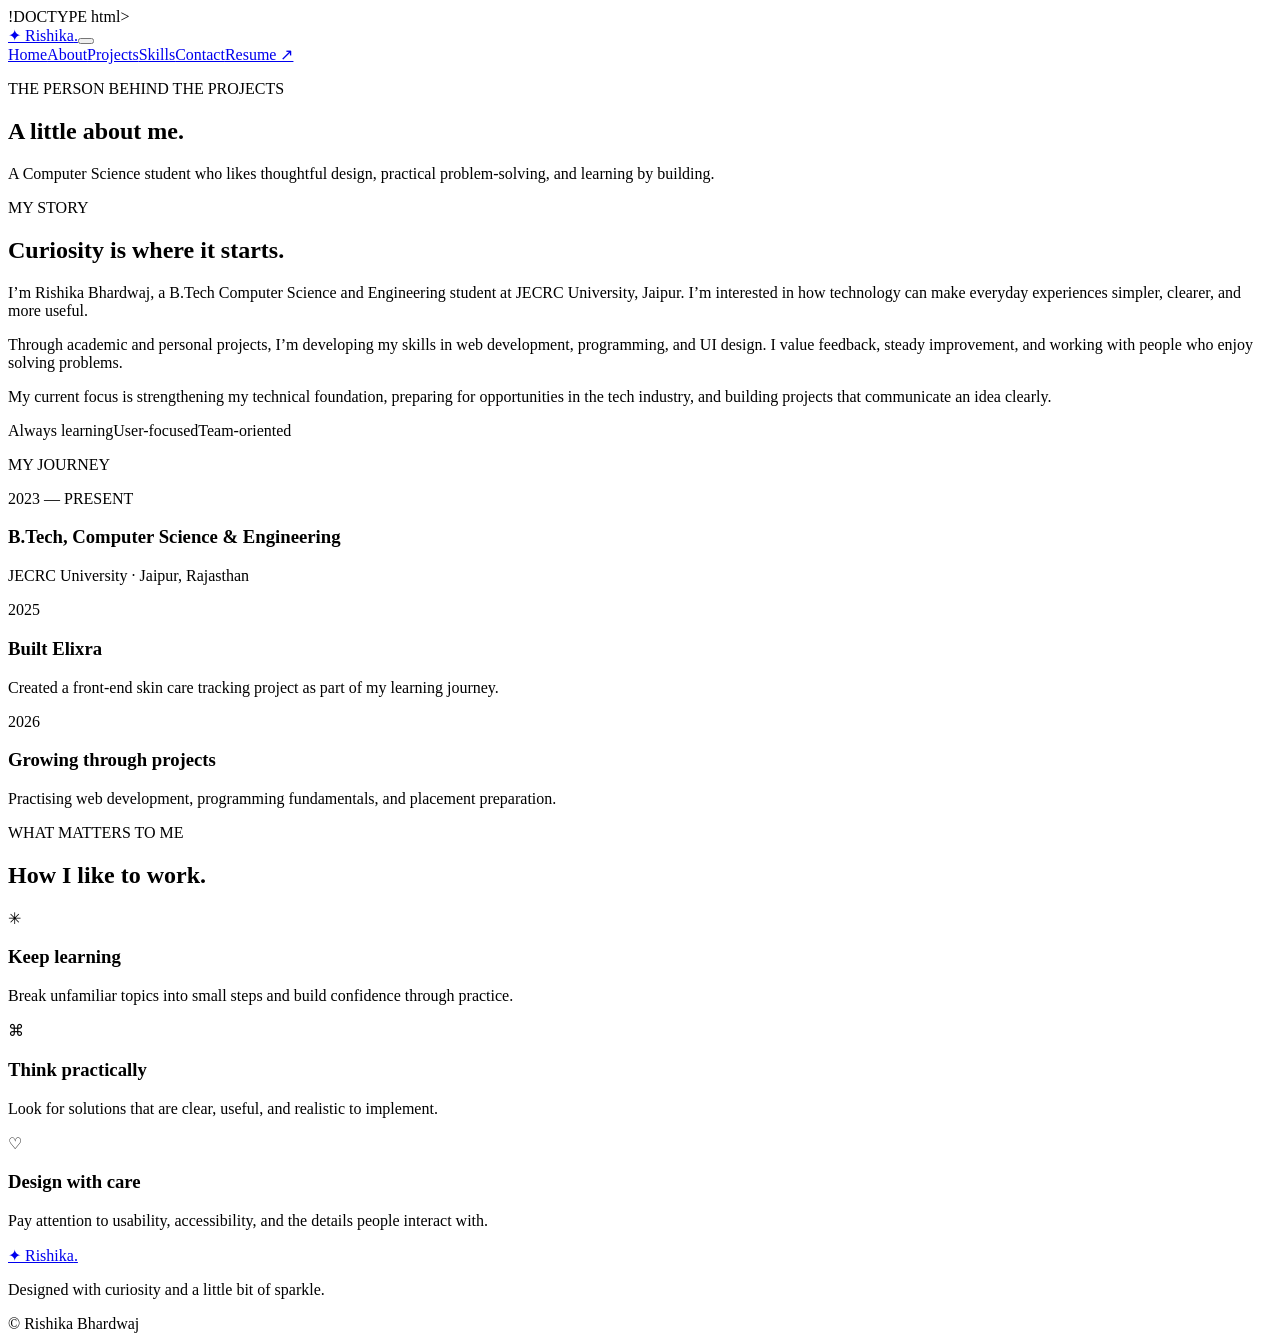
==== about.html @ bc348f48 "Add about.html with personal information" ====
!DOCTYPE html><html lang="en"><head><meta charset="UTF-8"><meta name="viewport" content="width=device-width, initial-scale=1.0"><meta name="description" content="Learn more about Rishika Bhardwaj."><title>About | Rishika Bhardwaj</title><link href="https://fonts.googleapis.com/css2?family=DM+Sans:wght@400;500;600;700&family=Space+Grotesk:wght@400;500;600;700&display=swap" rel="stylesheet"><link rel="stylesheet" href="css/style.css"></head><body>
<header class="site-header"><a class="brand" href="index.html"><span class="brand-mark">✦</span> Rishika<span class="brand-dot">.</span></a><button class="menu-toggle" aria-label="Open navigation menu" aria-expanded="false" aria-controls="primary-nav"><span></span><span></span></button><nav id="primary-nav" class="nav"><a href="index.html">Home</a><a class="active" href="about.html">About</a><a href="projects.html">Projects</a><a href="skills.html">Skills</a><a href="contact.html">Contact</a><a class="nav-cta" href="assets/Rishika-Bhardwaj-Resume.pdf" target="_blank" rel="noopener">Resume ↗</a></nav></header>
<main><section class="page-hero section-wrap reveal"><p class="eyebrow">THE PERSON BEHIND THE PROJECTS</p><h1>A little about <span class="gradient-text">me.</span></h1><p class="lead">A Computer Science student who likes thoughtful design, practical problem-solving, and learning by building.</p></section>
<section class="about-layout section-wrap"><div class="about-story panel reveal"><p class="eyebrow">MY STORY</p><h2>Curiosity is where it starts.</h2><p>I’m Rishika Bhardwaj, a B.Tech Computer Science and Engineering student at JECRC University, Jaipur. I’m interested in how technology can make everyday experiences simpler, clearer, and more useful.</p><p>Through academic and personal projects, I’m developing my skills in web development, programming, and UI design. I value feedback, steady improvement, and working with people who enjoy solving problems.</p><p>My current focus is strengthening my technical foundation, preparing for opportunities in the tech industry, and building projects that communicate an idea clearly.</p><div class="tag-row"><span class="tag">Always learning</span><span class="tag">User-focused</span><span class="tag">Team-oriented</span></div></div>
<div class="timeline panel reveal"><p class="eyebrow">MY JOURNEY</p><div class="timeline-item"><span class="timeline-point"></span><p class="timeline-date">2023 — PRESENT</p><h3>B.Tech, Computer Science & Engineering</h3><p>JECRC University · Jaipur, Rajasthan</p></div><div class="timeline-item"><span class="timeline-point"></span><p class="timeline-date">2025</p><h3>Built Elixra</h3><p>Created a front-end skin care tracking project as part of my learning journey.</p></div><div class="timeline-item"><span class="timeline-point"></span><p class="timeline-date">2026</p><h3>Growing through projects</h3><p>Practising web development, programming fundamentals, and placement preparation.</p></div></div></section>
<section class="section-wrap values-section"><div class="section-heading"><div><p class="eyebrow">WHAT MATTERS TO ME</p><h2>How I like to <span class="gradient-text">work.</span></h2></div></div><div class="value-grid"><article class="value-card reveal"><span class="value-icon">✳</span><h3>Keep learning</h3><p>Break unfamiliar topics into small steps and build confidence through practice.</p></article><article class="value-card reveal"><span class="value-icon">⌘</span><h3>Think practically</h3><p>Look for solutions that are clear, useful, and realistic to implement.</p></article><article class="value-card reveal"><span class="value-icon">♡</span><h3>Design with care</h3><p>Pay attention to usability, accessibility, and the details people interact with.</p></article></div></section></main>
<footer class="site-footer"><a class="brand" href="index.html"><span class="brand-mark">✦</span> Rishika<span class="brand-dot">.</span></a><p>Designed with curiosity and a little bit of sparkle.</p><span>© <span class="year"></span> Rishika Bhardwaj</span></footer><script src="js/main.js"></script></body></html>
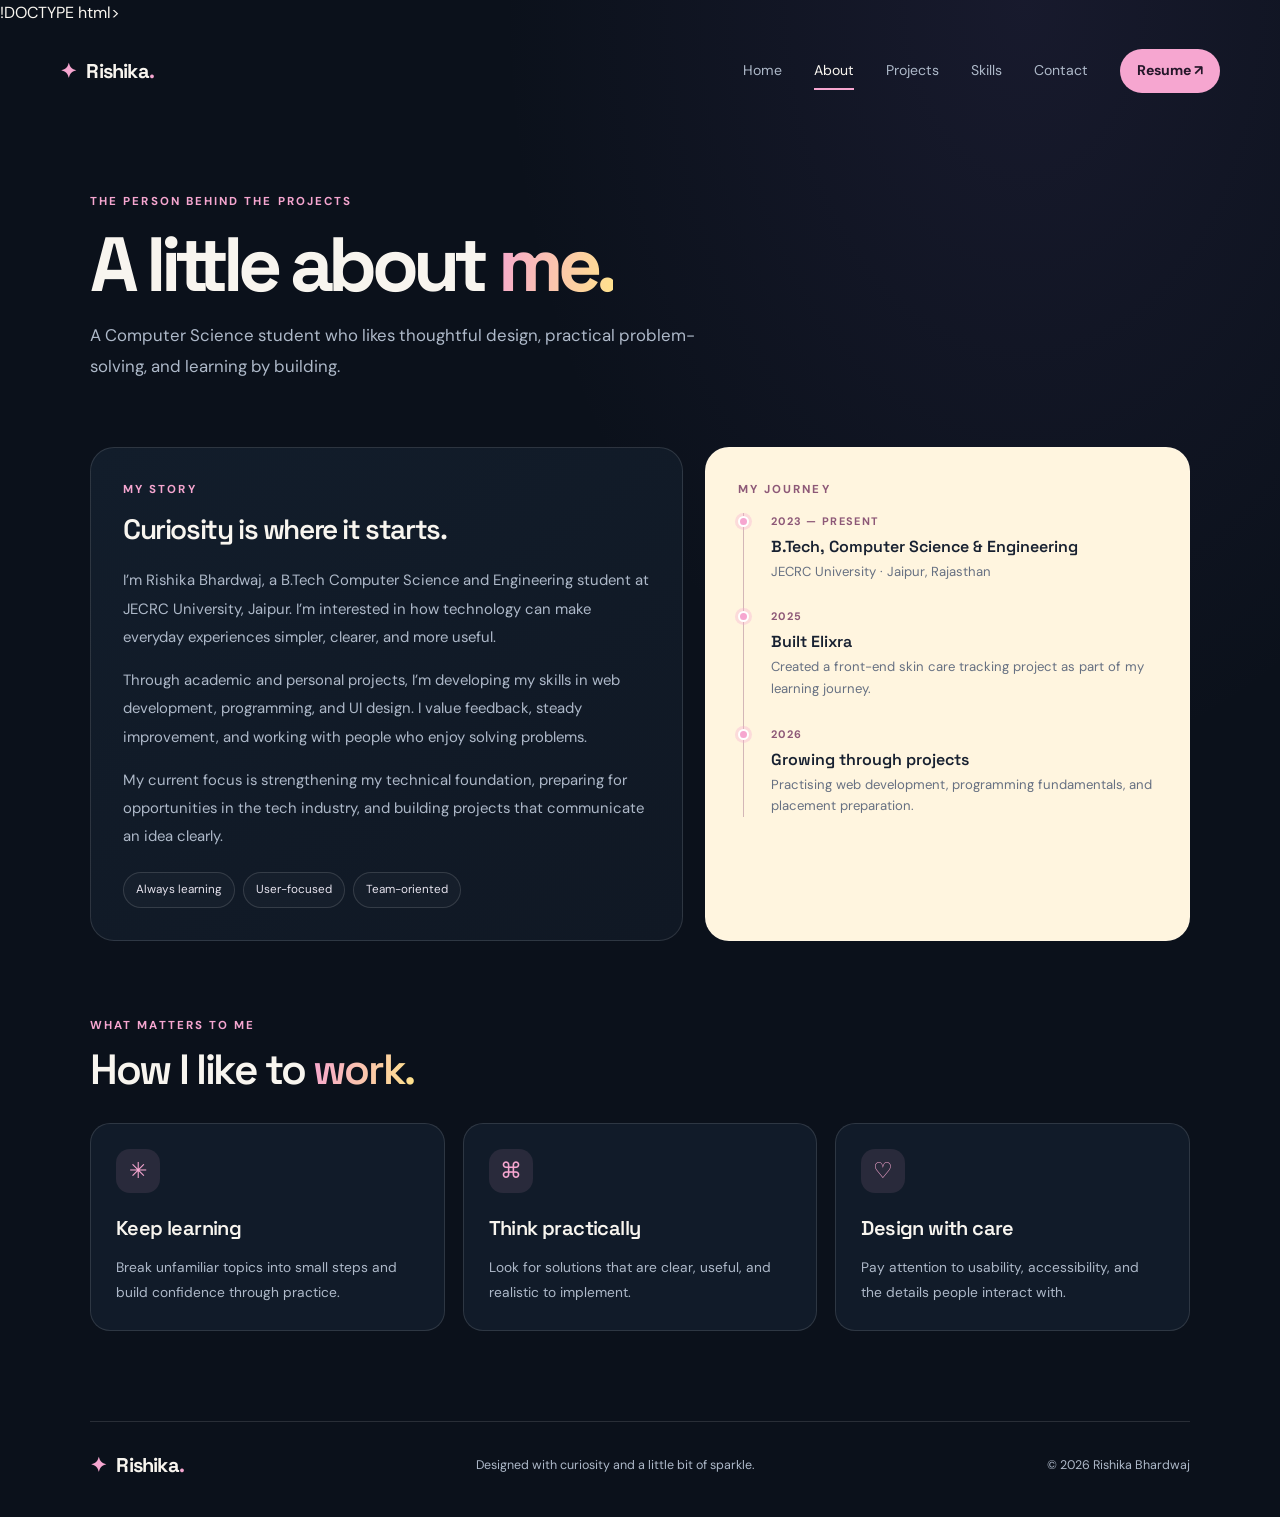
==== commit f05e77b8: "Update about.html" ====
--- a/about.html
+++ b/about.html
@@ -1,7 +1,7 @@
-!DOCTYPE html><html lang="en"><head><meta charset="UTF-8"><meta name="viewport" content="width=device-width, initial-scale=1.0"><meta name="description" content="Learn more about Rishika Bhardwaj."><title>About | Rishika Bhardwaj</title><link href="https://fonts.googleapis.com/css2?family=DM+Sans:wght@400;500;600;700&family=Space+Grotesk:wght@400;500;600;700&display=swap" rel="stylesheet"><link rel="stylesheet" href="css/style.css"></head><body>
+!DOCTYPE html><html lang="en"><head><meta charset="UTF-8"><meta name="viewport" content="width=device-width, initial-scale=1.0"><meta name="description" content="Learn more about Rishika Bhardwaj."><title>About | Rishika Bhardwaj</title><link href="https://fonts.googleapis.com/css2?family=DM+Sans:wght@400;500;600;700&family=Space+Grotesk:wght@400;500;600;700&display=swap" rel="stylesheet"><link rel="stylesheet" href="style.css"></head><body>
 <header class="site-header"><a class="brand" href="index.html"><span class="brand-mark">✦</span> Rishika<span class="brand-dot">.</span></a><button class="menu-toggle" aria-label="Open navigation menu" aria-expanded="false" aria-controls="primary-nav"><span></span><span></span></button><nav id="primary-nav" class="nav"><a href="index.html">Home</a><a class="active" href="about.html">About</a><a href="projects.html">Projects</a><a href="skills.html">Skills</a><a href="contact.html">Contact</a><a class="nav-cta" href="assets/Rishika-Bhardwaj-Resume.pdf" target="_blank" rel="noopener">Resume ↗</a></nav></header>
 <main><section class="page-hero section-wrap reveal"><p class="eyebrow">THE PERSON BEHIND THE PROJECTS</p><h1>A little about <span class="gradient-text">me.</span></h1><p class="lead">A Computer Science student who likes thoughtful design, practical problem-solving, and learning by building.</p></section>
 <section class="about-layout section-wrap"><div class="about-story panel reveal"><p class="eyebrow">MY STORY</p><h2>Curiosity is where it starts.</h2><p>I’m Rishika Bhardwaj, a B.Tech Computer Science and Engineering student at JECRC University, Jaipur. I’m interested in how technology can make everyday experiences simpler, clearer, and more useful.</p><p>Through academic and personal projects, I’m developing my skills in web development, programming, and UI design. I value feedback, steady improvement, and working with people who enjoy solving problems.</p><p>My current focus is strengthening my technical foundation, preparing for opportunities in the tech industry, and building projects that communicate an idea clearly.</p><div class="tag-row"><span class="tag">Always learning</span><span class="tag">User-focused</span><span class="tag">Team-oriented</span></div></div>
 <div class="timeline panel reveal"><p class="eyebrow">MY JOURNEY</p><div class="timeline-item"><span class="timeline-point"></span><p class="timeline-date">2023 — PRESENT</p><h3>B.Tech, Computer Science & Engineering</h3><p>JECRC University · Jaipur, Rajasthan</p></div><div class="timeline-item"><span class="timeline-point"></span><p class="timeline-date">2025</p><h3>Built Elixra</h3><p>Created a front-end skin care tracking project as part of my learning journey.</p></div><div class="timeline-item"><span class="timeline-point"></span><p class="timeline-date">2026</p><h3>Growing through projects</h3><p>Practising web development, programming fundamentals, and placement preparation.</p></div></div></section>
 <section class="section-wrap values-section"><div class="section-heading"><div><p class="eyebrow">WHAT MATTERS TO ME</p><h2>How I like to <span class="gradient-text">work.</span></h2></div></div><div class="value-grid"><article class="value-card reveal"><span class="value-icon">✳</span><h3>Keep learning</h3><p>Break unfamiliar topics into small steps and build confidence through practice.</p></article><article class="value-card reveal"><span class="value-icon">⌘</span><h3>Think practically</h3><p>Look for solutions that are clear, useful, and realistic to implement.</p></article><article class="value-card reveal"><span class="value-icon">♡</span><h3>Design with care</h3><p>Pay attention to usability, accessibility, and the details people interact with.</p></article></div></section></main>
-<footer class="site-footer"><a class="brand" href="index.html"><span class="brand-mark">✦</span> Rishika<span class="brand-dot">.</span></a><p>Designed with curiosity and a little bit of sparkle.</p><span>© <span class="year"></span> Rishika Bhardwaj</span></footer><script src="js/main.js"></script></body></html>
+<footer class="site-footer"><a class="brand" href="index.html"><span class="brand-mark">✦</span> Rishika<span class="brand-dot">.</span></a><p>Designed with curiosity and a little bit of sparkle.</p><span>© <span class="year"></span> Rishika Bhardwaj</span></footer><script src="main.js"></script></body></html>
--- a/style.css
+++ b/style.css
@@ -0,0 +1 @@
+:root{--bg:#0b111b;--panel:#111b29;--panel-2:#152235;--text:#f8f5ef;--muted:#aeb9c9;--pink:#f6a6d0;--yellow:#ffe38b;--purple:#b9a7ff;--line:rgba(255,255,255,.12);--cream:#fff5df;--dark:#101927;--radius:24px;--font-body:"DM Sans",sans-serif;--font-head:"Space Grotesk",sans-serif}*{box-sizing:border-box}html{scroll-behavior:smooth;scroll-padding-top:100px}body{margin:0;background:radial-gradient(ellipse at 80% 0%,rgba(96,76,148,.15),transparent 36%),var(--bg);color:var(--text);font-family:var(--font-body);line-height:1.65}a{color:inherit;text-decoration:none}button,input,textarea,select{font:inherit}.site-header{width:min(1160px,calc(100% - 48px));margin:0 auto;padding:23px 0;display:flex;align-items:center;justify-content:space-between;gap:25px;position:relative;z-index:10}.brand{font-family:var(--font-head);font-weight:700;font-size:1.25rem;letter-spacing:-.04em;white-space:nowrap}.brand-mark,.brand-dot{color:var(--pink)}.brand-mark{margin-right:6px}.nav{display:flex;align-items:center;gap:clamp(16px,2.5vw,32px)}.nav a{font-size:.88rem;color:var(--muted);transition:color .2s,transform .2s;position:relative}.nav a:not(.nav-cta):after{content:"";position:absolute;bottom:-7px;left:0;width:0;height:2px;background:var(--pink);transition:width .25s}.nav a:hover,.nav a.active{color:var(--text)}.nav a:hover:after,.nav a.active:after{width:100%}.nav .nav-cta{background:var(--pink);color:#241629;padding:10px 17px;border-radius:30px;font-weight:700}.nav .nav-cta:hover{transform:translateY(-2px);box-shadow:0 7px 22px #f6a6d044}.menu-toggle{display:none;background:transparent;border:1px solid var(--line);border-radius:12px;padding:10px;cursor:pointer}.menu-toggle span{display:block;width:21px;height:2px;background:var(--text);margin:4px}.section-wrap{width:min(1100px,calc(100% - 48px));margin-inline:auto}.hero{min-height:590px;display:grid;grid-template-columns:1.1fr .9fr;align-items:center;gap:40px;padding-top:42px;padding-bottom:80px}.eyebrow{font-size:.72rem;letter-spacing:.18em;font-weight:700;color:var(--pink);margin:0 0 14px}.hero h1,.page-hero h1{font-family:var(--font-head);font-size:clamp(3rem,6.4vw,5.6rem);letter-spacing:-.075em;line-height:1.02;margin:0 0 20px}.gradient-text{background:linear-gradient(100deg,var(--pink),var(--yellow));background-clip:text;-webkit-background-clip:text;color:transparent}.hero-role{font-size:1.02rem;color:#e7e6ed;margin:0 0 18px}.hero-role span{color:var(--pink);padding:0 5px}.hero-description{max-width:520px;color:var(--muted);line-height:1.85}.hero-actions{display:flex;gap:12px;flex-wrap:wrap;margin:28px 0}.button{border:0;display:inline-flex;align-items:center;justify-content:center;gap:13px;border-radius:999px;padding:13px 21px;font-weight:700;font-size:.9rem;cursor:pointer;transition:transform .22s,box-shadow .22s,background .22s}.button:hover{transform:translateY(-3px)}.button-primary{color:#251a25;background:linear-gradient(110deg,var(--pink),#ffd6c1);box-shadow:0 9px 24px #f6a6d01e}.button-primary:hover{box-shadow:0 12px 30px #f6a6d044}.button-outline{border:1px solid #8994a6;color:var(--text);background:transparent}.button-outline:hover{border-color:var(--pink)}.social-links{display:flex;gap:12px}.social-links a{height:34px;width:34px;display:grid;place-items:center;border:1px solid var(--line);border-radius:50%;font-size:.85rem;font-weight:700;transition:all .2s}.social-links a:hover{background:var(--pink);color:var(--dark);transform:translateY(-3px)}.hero-visual{position:relative;min-height:440px;display:grid;place-items:center}.profile-frame{width:min(330px,78%);aspect-ratio:4/5;padding:9px;border-radius:45% 45% 28px 28px;background:linear-gradient(145deg,var(--yellow),var(--pink),var(--purple));transform:rotate(3deg);box-shadow:0 22px 80px #f6a6d016;position:relative;z-index:2;animation:float 6s ease-in-out infinite}.profile-placeholder{height:100%;width:100%;border-radius:inherit;background:linear-gradient(155deg,#29344a,#192235 60%,#392e49);display:flex;align-items:center;justify-content:center;flex-direction:column;overflow:hidden;position:relative}.profile-placeholder:before,.profile-placeholder:after{content:"";position:absolute;border:1px solid #f6a6d06b;border-radius:50%;width:270px;height:270px}.profile-placeholder:after{width:200px;height:200px;border-color:#ffe38b60}.avatar-initials{font:700 clamp(4rem,8vw,6.5rem) var(--font-head);letter-spacing:-.1em;background:linear-gradient(130deg,var(--pink),var(--yellow));background-clip:text;color:transparent;z-index:1}.profile-caption{font-size:.58rem;letter-spacing:.2em;color:#aeb9c9;z-index:1}.profile-spark{position:absolute;top:20%;right:20%;color:var(--yellow);font-size:2rem}.orbit{position:absolute;border:1px solid #f6a6d04c;border-radius:50%;transform:rotate(-28deg)}.orbit-one{width:390px;height:180px}.orbit-two{width:420px;height:290px;border-color:#ffe38b44;transform:rotate(55deg)}.floating-note{position:absolute;z-index:3;padding:12px 16px;border:1px solid var(--line);background:#131d2cdd;backdrop-filter:blur(12px);border-radius:14px;font-size:.8rem;box-shadow:0 12px 35px #0003}.note-top{top:13%;right:-1%}.note-bottom{bottom:11%;left:0;color:var(--yellow);transform:rotate(-5deg)}.star{position:absolute;color:var(--yellow);font-size:2rem}.star-one{top:25%;left:3%}.star-two{bottom:20%;right:4%}.quick-intro{border-top:1px solid var(--line);border-bottom:1px solid var(--line);padding:48px 0;display:grid;grid-template-columns:1fr 1fr auto;align-items:center;gap:36px}.quick-intro h2,.section-heading h2,.cta-band h2,.cert-section h2{font:600 clamp(1.8rem,3.3vw,2.8rem)/1.15 var(--font-head);letter-spacing:-.055em;margin:0}.quick-intro>p{color:var(--muted);font-size:.95rem;line-height:1.85}.text-link{font-size:.88rem;font-weight:700;display:inline-flex;gap:12px;align-items:center;white-space:nowrap;transition:color .2s}.text-link:hover{color:var(--pink)}.text-link span{transition:transform .2s}.text-link:hover span{transform:translateX(4px)}.featured-section{padding-top:88px;padding-bottom:88px}.section-heading{display:flex;justify-content:space-between;align-items:end;gap:20px;margin-bottom:30px}.section-heading .eyebrow{margin-bottom:10px}.project-grid{display:grid;grid-template-columns:1fr 1fr;gap:22px}.project-card{border:1px solid var(--line);background:var(--panel);border-radius:var(--radius);overflow:hidden;transition:transform .28s,border-color .28s,box-shadow .28s}.project-card:hover,.value-card:hover,.cert-card:hover{transform:translateY(-6px);border-color:#f6a6d077;box-shadow:0 20px 55px #0002}.project-art{height:245px;position:relative;overflow:hidden;display:grid;place-items:center}.art-skin{background:linear-gradient(135deg,#f7d3d5,#fcecc6 60%,#d8d3ff)}.art-civic{background:linear-gradient(140deg,#f8b7d4,#ffe8b6 55%,#d9d0ff)}.art-label{position:absolute;top:20px;left:22px;font-size:.68rem;letter-spacing:.14em;color:#3a3446;font-weight:700}.art-window{width:55%;height:155px;background:#fffaf2;border:1px solid #ffffffaa;border-radius:13px;box-shadow:0 14px 40px #6b4d6230;padding:12px;position:relative;transform:rotate(-5deg)}.mini-dot{display:inline-block;width:6px;height:6px;background:#e7a2c0;border-radius:50%;margin-right:3px}.art-circle{position:absolute;width:88px;height:88px;border-radius:50%;background:linear-gradient(140deg,#f5c0d7,#e8c6aa);display:grid;place-items:center;color:#77526c;font:600 3rem var(--font-head);right:18px;top:35px}.art-lines{display:grid;gap:8px;position:absolute;bottom:22px;left:16px}.art-lines i{height:6px;width:65px;border-radius:9px;background:#e7d8d1}.art-lines i:nth-child(2){width:90px}.art-lines i:nth-child(3){width:48px}.civic-symbol{font-size:8rem;color:#6c557a;opacity:.45;transform:rotate(-8deg)}.civic-card{position:absolute;bottom:38px;left:50%;transform:translateX(-50%) rotate(3deg);width:60%;background:#fff9f0;border-radius:12px;padding:20px;color:#282239;font:700 1.1rem var(--font-head);box-shadow:0 14px 35px #76516a30}.civic-card span{display:block;font:500 .7rem var(--font-body);margin-top:5px;color:#756a7b}.civic-star{position:absolute;right:18%;top:24%;font-size:2.5rem;color:#fff}.project-content{padding:25px 27px 29px}.card-kicker{font-size:.68rem;letter-spacing:.13em;font-weight:700;color:var(--pink);margin:0 0 9px}.project-content h3,.value-card h3,.cert-card h3{font:600 1.25rem var(--font-head);margin:0 0 10px;letter-spacing:-.03em}.project-content>p:not(.card-kicker){color:var(--muted);font-size:.9rem;line-height:1.8;min-height:52px}.project-content .text-link{margin-top:8px}.cta-band{margin-bottom:85px;padding:35px 40px;border:1px solid #f6a6d033;border-radius:var(--radius);background:linear-gradient(110deg,#f6a6d012,#ffe38b09 70%,#b9a7ff10);display:flex;align-items:center;justify-content:space-between;gap:25px}.cta-band .eyebrow{margin-bottom:10px}.site-footer{width:min(1100px,calc(100% - 48px));margin:0 auto;border-top:1px solid var(--line);padding:27px 0 35px;display:flex;align-items:center;justify-content:space-between;gap:20px;color:var(--muted);font-size:.78rem}.site-footer .brand{color:var(--text)}.site-footer p{margin:0}.page-hero{padding-top:76px;padding-bottom:48px}.page-hero h1{font-size:clamp(2.8rem,6vw,4.8rem);margin-bottom:17px}.lead{max-width:650px;color:var(--muted);font-size:1.05rem;line-height:1.85}.about-layout{display:grid;grid-template-columns:1.1fr .9fr;gap:22px;margin-bottom:75px}.panel{background:linear-gradient(145deg,#121d2b,#101824);border:1px solid var(--line);border-radius:var(--radius);padding:32px}.about-story h2,.timeline h2,.detail-copy h2,.contact-form h2,.skills-panel h2{font:600 1.75rem/1.2 var(--font-head);letter-spacing:-.05em;margin:0 0 20px}.about-story>p:not(.eyebrow){color:var(--muted);font-size:.93rem;line-height:1.9}.tag-row{display:flex;gap:8px;flex-wrap:wrap;margin-top:22px}.tag{border:1px solid #ffffff22;background:#ffffff06;color:#e6e3ee;border-radius:30px;padding:7px 12px;font-size:.73rem}.timeline{background:var(--cream);color:#182131}.timeline .eyebrow{color:#8d5877}.timeline-item{position:relative;padding:0 0 26px 27px;margin-left:5px;border-left:1px solid #d3b6b7}.timeline-item:last-child{padding-bottom:0}.timeline-point{position:absolute;left:-6px;top:3px;width:11px;height:11px;background:var(--pink);border:2px solid #fff;border-radius:50%;box-shadow:0 0 0 3px #f6a6d055}.timeline-date{font-size:.68rem;letter-spacing:.12em;font-weight:700;color:#8d5877;margin:0 0 5px}.timeline-item h3{font:600 1rem var(--font-head);margin:0 0 4px}.timeline-item p:last-child{font-size:.82rem;color:#667082;margin:0}.values-section{padding-bottom:90px}.value-grid{display:grid;grid-template-columns:repeat(3,1fr);gap:18px}.value-card{border:1px solid var(--line);border-radius:20px;background:var(--panel);padding:25px;transition:all .25s}.value-icon{height:44px;width:44px;border-radius:14px;background:#f6a6d01b;color:var(--pink);display:grid;place-items:center;font-size:1.4rem;margin-bottom:22px}.value-card p,.cert-card p{font-size:.86rem;line-height:1.8;color:var(--muted);margin-bottom:0}.project-list{display:grid;gap:25px;margin-bottom:85px}.project-detail{display:grid;grid-template-columns:.8fr 1.2fr;gap:32px;align-items:center}.detail-art{height:100%;min-height:330px;position:relative;border-radius:18px;display:grid;place-items:center;overflow:hidden}.art-window.large{width:70%;height:210px}.art-window.large .art-circle{width:120px;height:120px}.detail-copy h2{margin-bottom:15px}.detail-copy>p:not(.card-kicker){color:var(--muted);line-height:1.85;font-size:.9rem}.detail-copy h3{font:600 1rem var(--font-head);margin:22px 0 9px}.check-list{list-style:none;padding:0;margin:0;display:grid;gap:8px;color:#d6dce7;font-size:.86rem}.check-list li:before{content:"✓";color:var(--pink);margin-right:10px}.small-note{font-size:.75rem;color:#9aa6b8;line-height:1.7;margin-top:17px}.skills-layout{display:grid;grid-template-columns:1fr 1fr;gap:22px;margin-bottom:70px}.panel-heading{display:flex;gap:14px;align-items:center;margin-bottom:30px}.panel-heading .eyebrow{margin-bottom:4px}.panel-heading h2{margin:0}.panel-icon{width:45px;height:45px;display:grid;place-items:center;border-radius:14px;background:#ffe38b22;color:var(--yellow);font-size:1.4rem}.panel-icon-pink{background:#f6a6d022;color:var(--pink)}.skill-item{margin:0 0 22px}.skill-item>div:first-child{display:flex;justify-content:space-between;gap:12px;font-size:.85rem;margin-bottom:9px}.skill-item>div:first-child span:last-child{font-size:.72rem;color:#9da9ba}.skill-track{height:7px;background:#ffffff13;border-radius:20px;overflow:hidden}.skill-track span{display:block;width:var(--skill-width);height:100%;border-radius:20px;background:linear-gradient(90deg,var(--pink),var(--yellow));transform-origin:left;animation:grow .9s ease both}.soft-skill-grid{display:grid;grid-template-columns:1fr 1fr;gap:14px}.soft-skill{padding:15px;border:1px solid var(--line);border-radius:15px;background:#ffffff04}.soft-skill>span{color:var(--pink);font-size:1.3rem}.soft-skill h3{font:600 .93rem var(--font-head);margin:7px 0}.soft-skill p{color:var(--muted);font-size:.77rem;line-height:1.65;margin:0}.cert-section{padding-bottom:90px}.cert-section h2{margin-bottom:27px}.cert-grid{display:grid;grid-template-columns:repeat(3,1fr);gap:17px}.cert-card{border:1px solid var(--line);background:var(--panel);border-radius:18px;padding:23px;transition:all .25s}.cert-mark{display:inline-block;font-size:.65rem;letter-spacing:.12em;font-weight:700;color:var(--pink);border:1px solid #f6a6d044;border-radius:6px;padding:5px 8px;margin-bottom:19px}.cert-card h3{font-size:1.02rem}.contact-layout{display:grid;grid-template-columns:.8fr 1.2fr;gap:25px;align-items:start;padding-bottom:90px}.contact-info{display:grid;gap:13px}.contact-info-card{display:flex;align-items:center;gap:15px;padding:19px;border:1px solid var(--line);border-radius:17px;background:var(--panel)}.contact-icon{width:42px;height:42px;border-radius:13px;display:grid;place-items:center;color:var(--pink);background:#f6a6d019;font-size:1.15rem;flex-shrink:0}.contact-info-card .eyebrow{font-size:.63rem;margin:0 0 4px}.contact-info-card p:not(.eyebrow),.contact-info-card a{font-size:.85rem;margin:0;color:#e1e5ee;overflow-wrap:anywhere}.contact-info-card a:hover{color:var(--pink)}.availability-note{padding:14px 16px;font-size:.79rem;color:var(--muted);display:flex;align-items:center;gap:10px}.status-dot{width:8px;height:8px;display:inline-block;border-radius:50%;background:#8be0b0;box-shadow:0 0 0 4px #8be0b01c;flex-shrink:0}.contact-form h2{margin-bottom:24px}.form-row{display:grid;grid-template-columns:1fr 1fr;gap:16px}.form-field{display:flex;flex-direction:column;margin-bottom:17px;min-width:0}.form-field label{font-size:.8rem;font-weight:600;margin-bottom:8px}.form-field label span{color:var(--pink)}.form-field input,.form-field textarea,.form-field select{width:100%;background:#0b1420;border:1px solid #344255;border-radius:10px;padding:13px 14px;color:var(--text);outline:none;transition:border-color .2s,box-shadow .2s}.form-field input::placeholder,.form-field textarea::placeholder{color:#77869a}.form-field select{color:#cbd3df}.form-field input:focus,.form-field textarea:focus,.form-field select:focus{border-color:var(--pink);box-shadow:0 0 0 3px #f6a6d01c}.form-field textarea{resize:vertical;min-height:125px}.form-field [aria-invalid="true"]{border-color:#ff8796}.field-error{color:#ff9da8;font-size:.73rem;min-height:0;margin-top:5px}.field-meta{display:flex;justify-content:space-between;gap:10px}.field-meta small:last-child{font-size:.7rem;color:#8996a8;margin-top:5px}.checkbox-field{display:flex;align-items:flex-start;gap:10px;font-size:.77rem;color:var(--muted);line-height:1.6;margin:2px 0 4px}.checkbox-field input{accent-color:var(--pink);margin-top:4px;width:16px;height:16px;flex-shrink:0}.submit-button{width:100%;margin-top:18px}.form-note{font-size:.73rem;line-height:1.7;color:#8e9bad;margin-bottom:0}.form-status{font-size:.82rem;margin-top:13px;line-height:1.6}.form-status.success{color:#9be2b6}.form-status.error{color:#ff9da8}.reveal{opacity:0;transform:translateY(18px);transition:opacity .65s ease,transform .65s ease}.reveal.is-visible{opacity:1;transform:translateY(0)}@keyframes float{0%,100%{transform:translateY(0) rotate(3deg)}50%{transform:translateY(-10px) rotate(1deg)}}@keyframes grow{from{transform:scaleX(0)}to{transform:scaleX(1)}}@media(prefers-reduced-motion:reduce){*,*::before,*::after{scroll-behavior:auto!important;animation-duration:.01ms!important;animation-iteration-count:1!important;transition-duration:.01ms!important}.reveal{opacity:1;transform:none}}@media(max-width:850px){.site-header{width:calc(100% - 36px)}.menu-toggle{display:block}.nav{display:none;position:absolute;top:78px;left:0;right:0;padding:18px;border:1px solid var(--line);border-radius:18px;background:#101a28f7;backdrop-filter:blur(20px);flex-direction:column;align-items:stretch;gap:0;box-shadow:0 20px 55px #0005}.nav.open{display:flex}.nav a{padding:12px 9px}.nav a:not(.nav-cta):after{display:none}.nav .nav-cta{text-align:center;margin-top:8px}.hero{grid-template-columns:1fr .8fr;gap:18px;min-height:540px}.hero-visual{min-height:360px}.orbit-one{width:290px;height:150px}.orbit-two{width:300px;height:220px}.floating-note{font-size:.7rem}.quick-intro{grid-template-columns:1fr 1fr}.quick-intro .text-link{grid-column:2}.project-detail{grid-template-columns:.75fr 1.25fr;gap:22px}.detail-art{min-height:290px}.panel{padding:25px}.contact-layout{grid-template-columns:.7fr 1.3fr;gap:16px}}@media(max-width:640px){.section-wrap,.site-footer{width:calc(100% - 36px)}.site-header{padding:17px 0}.hero{grid-template-columns:1fr;padding-top:38px;padding-bottom:55px;gap:10px}.hero h1{font-size:clamp(3.2rem,14vw,5rem)}.hero-visual{min-height:360px;grid-row:1}.hero-copy{grid-row:2}.profile-frame{width:230px}.orbit-one{width:280px}.orbit-two{width:310px}.note-top{right:3%;top:9%}.note-bottom{left:5%;bottom:8%}.hero-description{font-size:.92rem}.quick-intro{grid-template-columns:1fr;gap:12px;padding:35px 0}.quick-intro .text-link{grid-column:auto}.section-heading{align-items:start;flex-direction:column}.project-grid,.about-layout,.skills-layout,.contact-layout,.cert-grid{grid-template-columns:1fr}.project-art{height:220px}.cta-band{padding:26px;align-items:flex-start;flex-direction:column;margin-bottom:60px}.site-footer{flex-wrap:wrap;justify-content:space-between}.site-footer p{order:3;width:100%}.page-hero{padding-top:50px;padding-bottom:35px}.page-hero h1{font-size:clamp(2.7rem,12vw,4rem)}.lead{font-size:.95rem}.about-layout{margin-bottom:55px}.value-grid{grid-template-columns:1fr}.values-section,.cert-section{padding-bottom:60px}.project-detail{grid-template-columns:1fr;padding:17px}.detail-art{min-height:235px}.detail-copy{padding:6px 4px 10px}.soft-skill-grid{gap:10px}.soft-skill{padding:13px}.form-row{grid-template-columns:1fr;gap:0}.contact-layout{padding-bottom:60px}.contact-form{padding:22px}.skills-layout{margin-bottom:50px}.cert-grid{gap:12px}}@media(max-width:380px){.hero-actions{flex-direction:column;align-items:stretch}.button{width:100%}.project-content{padding:22px}.panel{padding:21px}.hero-role{font-size:.92rem}}
